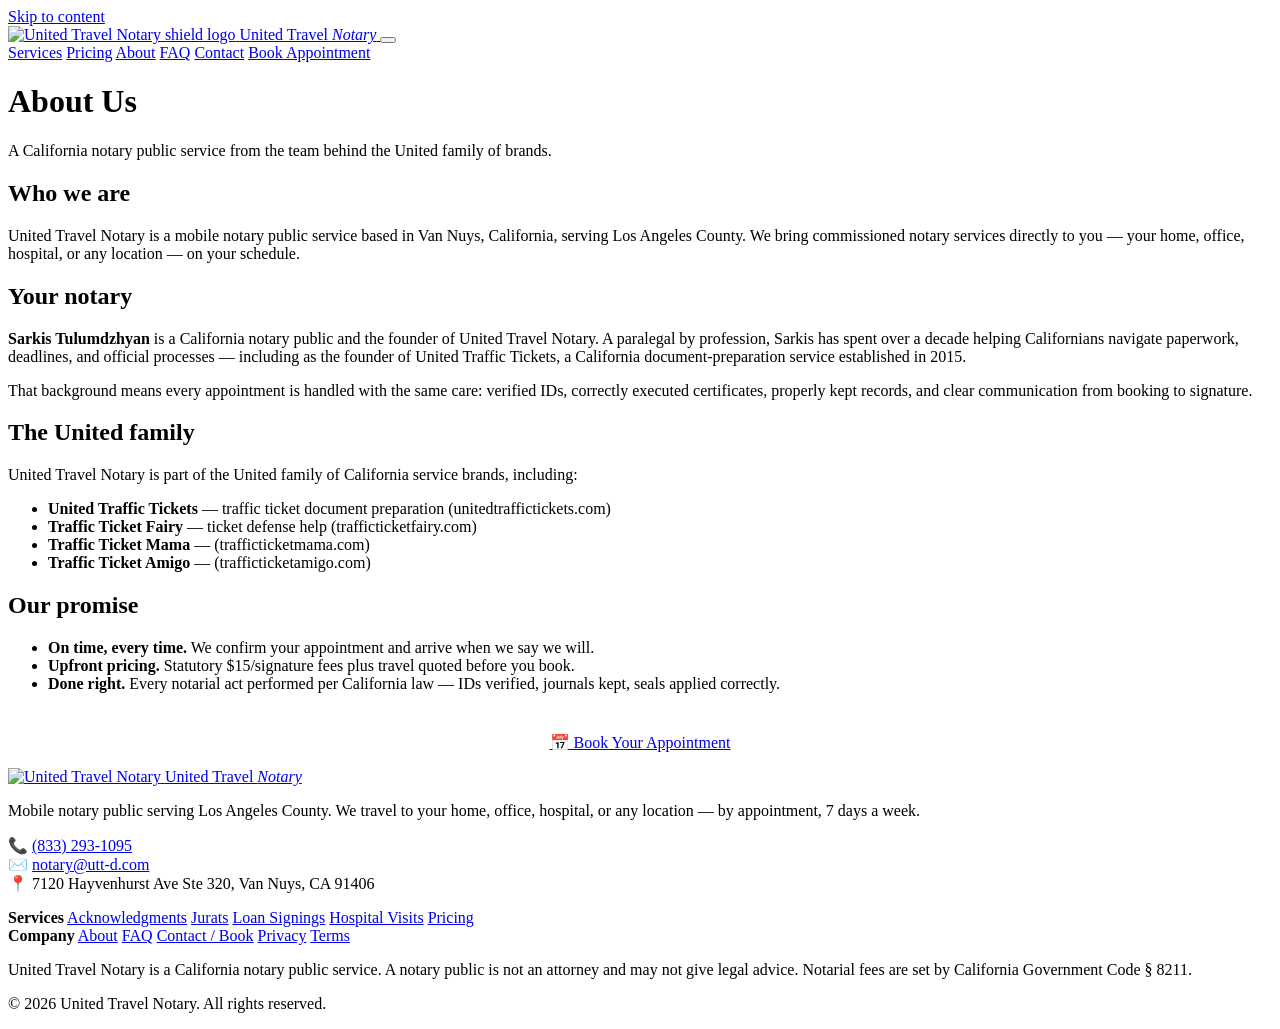
==== about.html @ 093974e5 "Add about.html" ====
<!DOCTYPE html>
<html lang="en">
<head>
<meta charset="UTF-8">
<meta name="viewport" content="width=device-width, initial-scale=1, viewport-fit=cover">
<meta name="theme-color" content="#0b1930">
<title>About — California Notary Public | United Travel Notary</title>
<meta name="description" content="United Travel Notary is a California mobile notary public service run by Sarkis Tulumdzhyan, part of the United family of trusted California service brands.">
<meta name="robots" content="index,follow">
<link rel="canonical" href="https://unitedtravelnotary.com/about.html">
<link rel="icon" href="https://unitedtraffictickets.com/assets/logo-defense.webp">
<link rel="preload" href="/style.css" as="style" onload="this.onload=null;this.rel='stylesheet'">
<noscript><link rel="stylesheet" href="/style.css"></noscript>
</head>
<body>
<a class="skip" href="#main">Skip to content</a>
<nav class="cine-nav" aria-label="Main navigation">
  <a href="/" class="cine-brand">
    <img src="https://unitedtraffictickets.com/assets/logo-defense.webp" alt="United Travel Notary shield logo" width="46" height="46">
    <span>United Travel <em>Notary</em></span>
  </a>
  <button class="nav-toggle" aria-label="Open menu" aria-expanded="false"><span></span><span></span><span></span></button>
  <div class="cine-links">
    <a href="/services.html">Services</a>
    <a href="/pricing.html">Pricing</a>
    <a href="/about.html">About</a>
    <a href="/faq.html">FAQ</a>
    <a href="/contact.html">Contact</a>
    <a href="/contact.html" class="cine-cta nav-cta-desktop">Book Appointment</a>
  </div>
</nav>

<header class="page-hero">
  <div class="wrap">
    <h1>About <span class="gold">Us</span></h1>
    <p>A California notary public service from the team behind the United family of brands.</p>
  </div>
</header>

<main id="main">
<section class="section">
  <div class="wrap narrow">
    <div class="prose">
      <h2>Who we are</h2>
      <p>United Travel Notary is a mobile notary public service based in Van Nuys, California, serving Los Angeles County. We bring commissioned notary services directly to you — your home, office, hospital, or any location — on your schedule.</p>
      <h2>Your notary</h2>
      <p><strong>Sarkis Tulumdzhyan</strong> is a California notary public and the founder of United Travel Notary. A paralegal by profession, Sarkis has spent over a decade helping Californians navigate paperwork, deadlines, and official processes — including as the founder of United Traffic Tickets, a California document-preparation service established in 2015.</p>
      <p>That background means every appointment is handled with the same care: verified IDs, correctly executed certificates, properly kept records, and clear communication from booking to signature.</p>
      <h2>The United family</h2>
      <p>United Travel Notary is part of the United family of California service brands, including:</p>
      <ul>
        <li><strong>United Traffic Tickets</strong> — traffic ticket document preparation (unitedtraffictickets.com)</li>
        <li><strong>Traffic Ticket Fairy</strong> — ticket defense help (trafficticketfairy.com)</li>
        <li><strong>Traffic Ticket Mama</strong> — (trafficticketmama.com)</li>
        <li><strong>Traffic Ticket Amigo</strong> — (trafficticketamigo.com)</li>
      </ul>
      <h2>Our promise</h2>
      <ul>
        <li><strong>On time, every time.</strong> We confirm your appointment and arrive when we say we will.</li>
        <li><strong>Upfront pricing.</strong> Statutory $15/signature fees plus travel quoted before you book.</li>
        <li><strong>Done right.</strong> Every notarial act performed per California law — IDs verified, journals kept, seals applied correctly.</li>
      </ul>
    </div>
    <p style="text-align:center;margin-top:40px">
      <a href="/contact.html" class="btn-cine-primary" style="font-size:1rem;padding:15px 32px">📅 Book Your Appointment</a>
    </p>
  </div>
</section>
</main>

<footer class="footer">
  <div class="wrap footer-grid">
    <div>
      <a href="/" class="footer-brand">
        <img src="https://unitedtraffictickets.com/assets/logo-defense.webp" alt="United Travel Notary" width="48" height="48">
        <span>United Travel <em>Notary</em></span>
      </a>
      <p>Mobile notary public serving Los Angeles County. We travel to your home, office, hospital, or any location — by appointment, 7 days a week.</p>
      <p>📞 <a href="tel:+18332931095">(833) 293-1095</a><br>✉️ <a href="mailto:notary@utt-d.com">notary@utt-d.com</a><br>📍 7120 Hayvenhurst Ave Ste 320, Van Nuys, CA 91406</p>
    </div>
    <div class="footer-col">
      <strong>Services</strong>
      <a href="/services.html">Acknowledgments</a>
      <a href="/services.html">Jurats</a>
      <a href="/services.html">Loan Signings</a>
      <a href="/services.html">Hospital Visits</a>
      <a href="/pricing.html">Pricing</a>
    </div>
    <div class="footer-col">
      <strong>Company</strong>
      <a href="/about.html">About</a>
      <a href="/faq.html">FAQ</a>
      <a href="/contact.html">Contact / Book</a>
      <a href="/privacy.html">Privacy</a>
      <a href="/terms.html">Terms</a>
    </div>
  </div>
  <div class="wrap">
    <p class="footer-legal">United Travel Notary is a California notary public service. A notary public is not an attorney and may not give legal advice. Notarial fees are set by California Government Code § 8211.</p>
    <p class="copy">© 2026 United Travel Notary. All rights reserved.</p>
  </div>
</footer>
<script>
(function(){var t=document.querySelector('.nav-toggle'),l=document.querySelector('.cine-links');if(t&&l)t.addEventListener('click',function(){l.classList.toggle('open')});})();
</script>
</body>
</html>
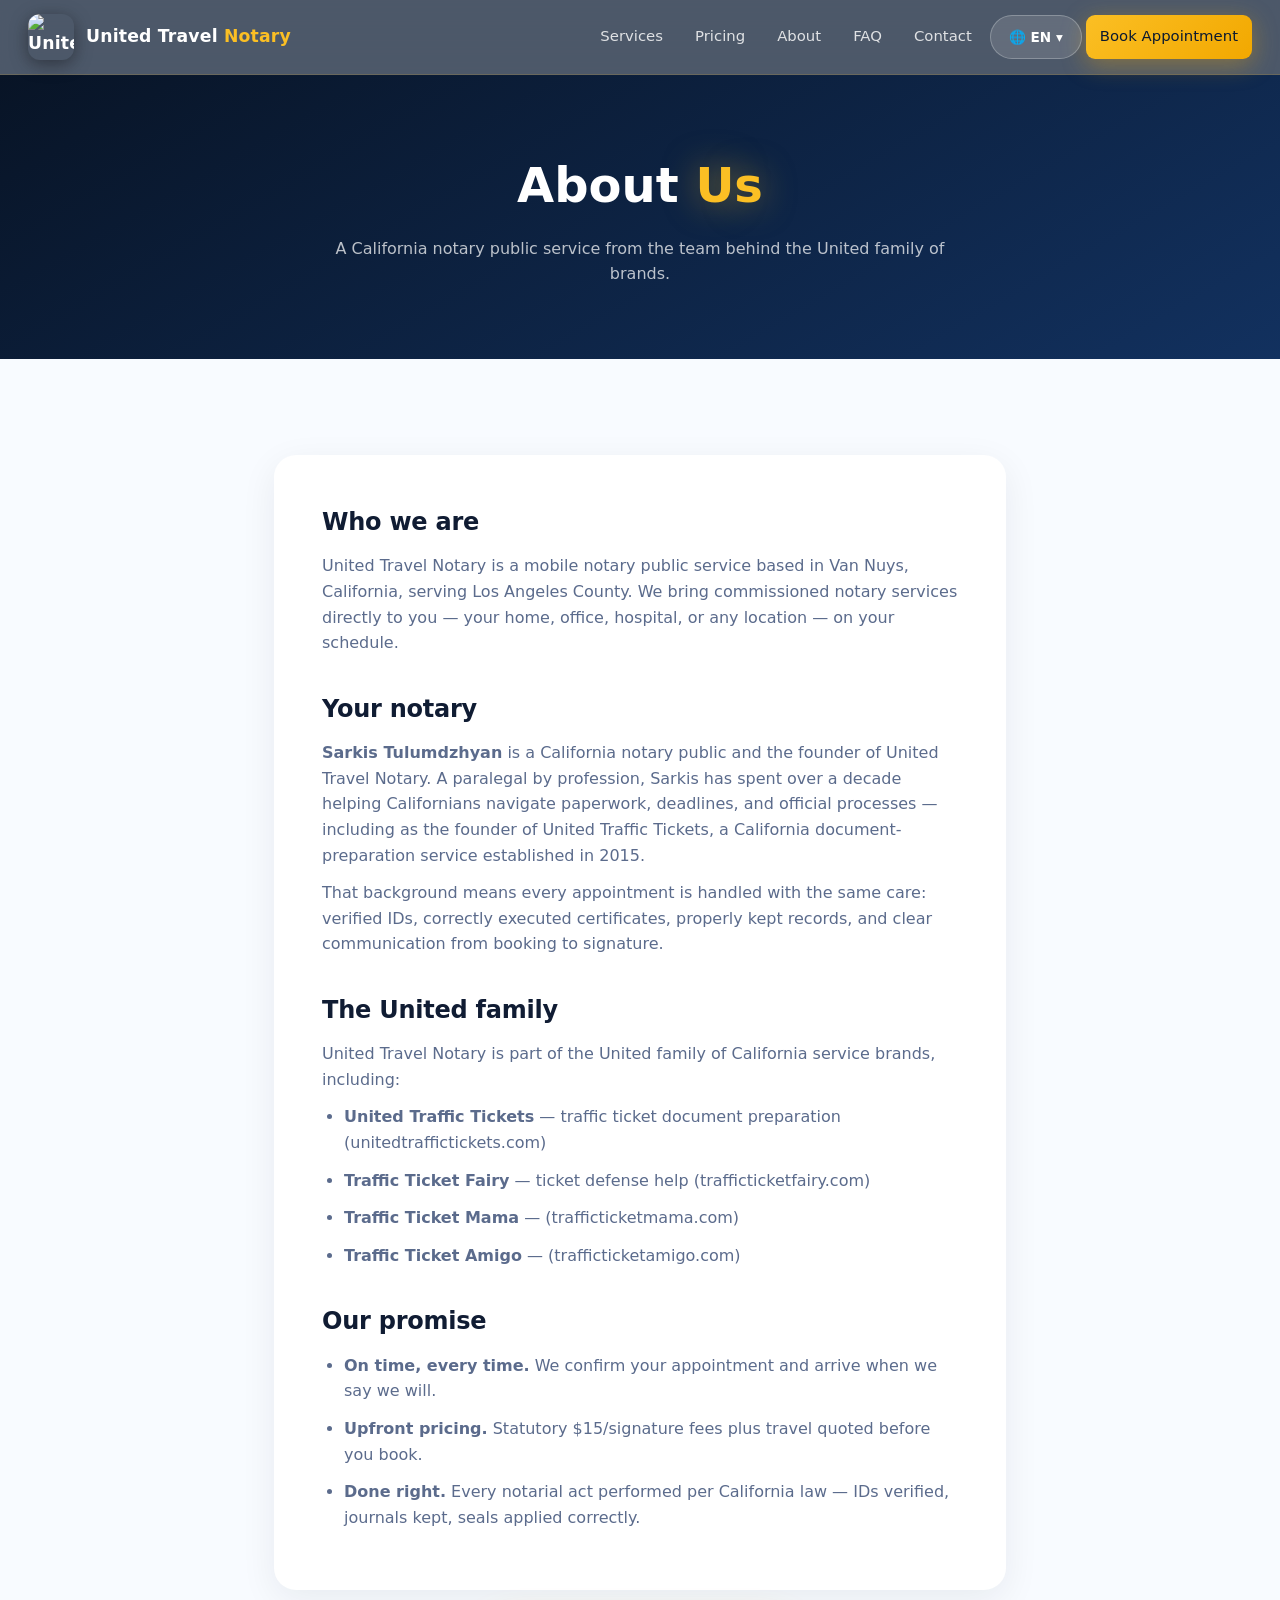
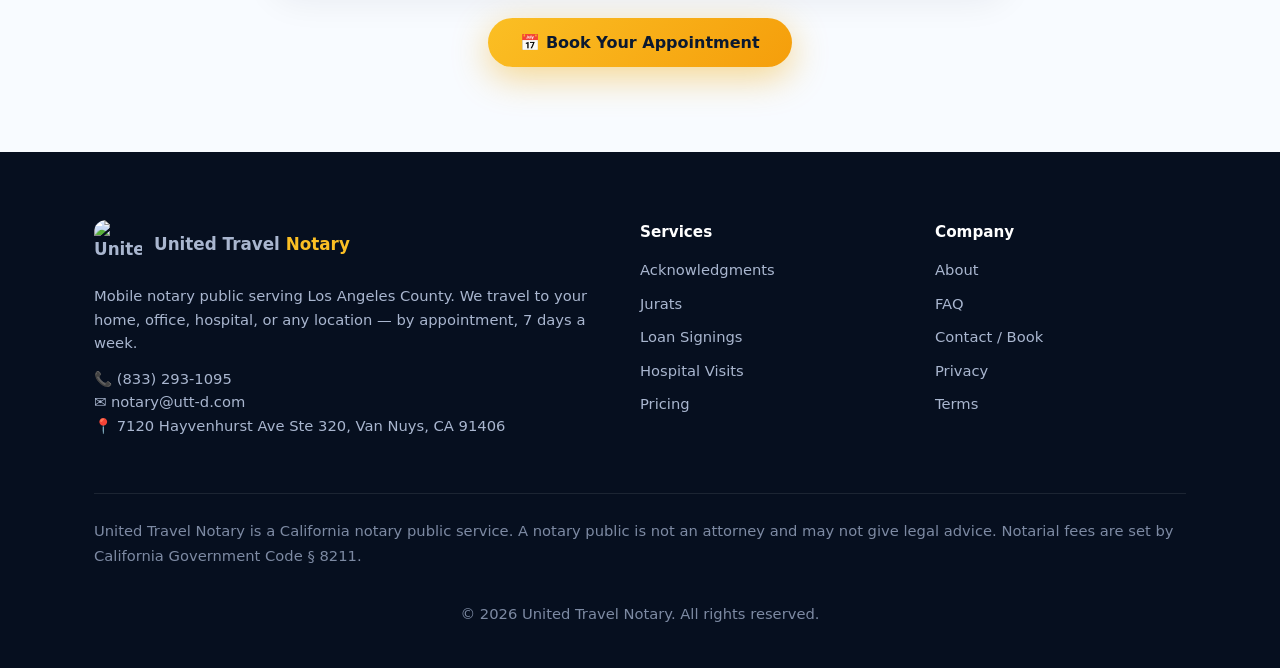
==== commit 8c473d1f: "Bulk site update (batch 1)" ====
--- a/about.html
+++ b/about.html
@@ -26,6 +26,20 @@
     <a href="/about.html">About</a>
     <a href="/faq.html">FAQ</a>
     <a href="/contact.html">Contact</a>
+        <div class="lang-dropdown">
+      <button class="lang-btn" aria-label="Select language" aria-haspopup="true" aria-expanded="false">🌐 EN ▾</button>
+      <div class="lang-menu" role="menu">
+        <a role="menuitem" href="/" aria-current="true">English</a>
+        <a role="menuitem" href="#" data-gt="es">Español</a>
+        <a role="menuitem" href="#" data-gt="zh-CN">中文</a>
+        <a role="menuitem" href="#" data-gt="vi">Tiếng Việt</a>
+        <a role="menuitem" href="#" data-gt="ko">한국어</a>
+        <a role="menuitem" href="#" data-gt="tl">Tagalog</a>
+        <a role="menuitem" href="#" data-gt="hy">Հայերեն</a>
+        <a role="menuitem" href="#" data-gt="fa">فارسی</a>
+        <a role="menuitem" href="#" data-gt="ar">العربية</a>
+      </div>
+    </div>
     <a href="/contact.html" class="cine-cta nav-cta-desktop">Book Appointment</a>
   </div>
 </nav>
@@ -38,9 +52,9 @@
 </header>
 
 <main id="main">
-<section class="section">
+<section class="section reveal">
   <div class="wrap narrow">
-    <div class="prose">
+    <div class="prose reveal">
       <h2>Who we are</h2>
       <p>United Travel Notary is a mobile notary public service based in Van Nuys, California, serving Los Angeles County. We bring commissioned notary services directly to you — your home, office, hospital, or any location — on your schedule.</p>
       <h2>Your notary</h2>
@@ -103,5 +117,39 @@
 <script>
 (function(){var t=document.querySelector('.nav-toggle'),l=document.querySelector('.cine-links');if(t&&l)t.addEventListener('click',function(){l.classList.toggle('open')});})();
 </script>
+<style>
+.lang-dropdown{position:relative;z-index:60}
+.lang-btn{background:rgba(255,255,255,.12);border:1px solid rgba(255,255,255,.25);color:#fff;font-size:.85rem;font-weight:600;padding:12px 18px;min-height:44px;border-radius:999px;cursor:pointer;white-space:nowrap;font-family:inherit}
+.lang-btn:hover{background:rgba(255,255,255,.22)}
+.lang-menu{display:none;position:absolute;top:calc(100% + 8px);right:0;background:#0b1930;border:1px solid rgba(255,255,255,.15);border-radius:12px;min-width:170px;box-shadow:0 12px 40px rgba(0,0,0,.45);overflow:hidden;z-index:61}
+.lang-menu.open{display:block}
+.lang-menu a{display:block;color:#f0eaf8;text-decoration:none;padding:10px 18px;font-size:.9rem}
+.lang-menu a:hover{background:rgba(255,255,255,.08);color:#fbbf24}
+.lang-menu a[aria-current="true"]{color:#fbbf24;font-weight:700}
+[dir="rtl"] .lang-menu{left:0;right:auto}
+@media(max-width:760px){.lang-btn{padding:7px 12px;font-size:.8rem}.lang-menu{min-width:150px}}
+
+/* Swoosh underline on nav links (bulk pass) */
+.cine-links a{position:relative}
+.cine-links a::after{content:"";position:absolute;left:0;bottom:-4px;height:2px;width:100%;background:linear-gradient(90deg,#f59e0b,transparent);transform:scaleX(0);transform-origin:left;transition:transform .3s ease}
+.cine-links a:hover::after{transform:scaleX(1)}
+@media(prefers-reduced-motion:reduce){.cine-links a::after{display:none}}
+@media(max-width:900px){.cine-links a::after{display:none}}
+
+@media(max-width:560px){
+.cine-title{font-size:clamp(2.2rem,11vw,3rem)!important;line-height:1.08}
+.cine-sub{font-size:1.05rem!important}
+.cine-actions{flex-direction:column;align-items:stretch}
+.cine-actions a{width:100%;text-align:center;box-sizing:border-box}
+.cine-titles{padding:32px 20px}
+}
+</style>
+<script>
+(function(){var b=document.querySelector('.lang-btn'),m=document.querySelector('.lang-menu');if(!b||!m)return;b.addEventListener('click',function(e){e.stopPropagation();var o=m.classList.toggle('open');b.setAttribute('aria-expanded',o?'true':'false')});document.addEventListener('click',function(){m.classList.remove('open');b.setAttribute('aria-expanded','false')});document.addEventListener('keydown',function(e){if(e.key==='Escape'){m.classList.remove('open');b.setAttribute('aria-expanded','false')}});m.querySelectorAll('a[data-gt]').forEach(function(a){a.addEventListener('click',function(e){e.preventDefault();var tl=a.getAttribute('data-gt');window.location.href='https://translate.google.com/translate?sl=en&tl='+tl+'&u='+encodeURIComponent(window.location.href)})})})();
+</script>
+<script>
+/* Scroll reveal */
+(function(){var r=document.querySelectorAll('.reveal');if(!r.length)return;if('IntersectionObserver' in window){var io=new IntersectionObserver(function(e){e.forEach(function(x){if(x.isIntersecting){x.target.classList.add('visible');io.unobserve(x.target)}})},{threshold:.12});r.forEach(function(el){io.observe(el)})}else{r.forEach(function(el){el.classList.add('visible')})}})();
+</script>
 </body>
 </html>
--- a/style.css
+++ b/style.css
@@ -0,0 +1,183 @@
+/* United Travel Notary — worldclass futuristic theme */
+:root{
+  --navy:#0b1930; --navy2:#10254a; --navy3:#0e1f3d;
+  --gold:#f2a800; --gold-l:#fbbf24; --gold-d:#c78a00;
+  --white:#ffffff; --cloud:#f4f7ff; --ink:#101c33;
+  --muted:#5b6b8c; --line:#e2e8f4;
+  --max:1140px;
+}
+*{box-sizing:border-box;margin:0;padding:0}
+html{scroll-behavior:smooth}
+body{font-family:Inter,system-ui,-apple-system,'Segoe UI',Helvetica,Arial,sans-serif;color:var(--ink);background:#f8fbff;line-height:1.6;overflow-x:hidden}
+img{max-width:100%;height:auto}
+a{color:inherit}
+.wrap{max-width:var(--max);margin:0 auto;padding:0 24px}
+.wrap.narrow{max-width:780px}
+.gold{color:var(--gold-l)}
+.skip{position:fixed;left:16px;top:-90px;z-index:10000;background:#fff;color:var(--navy);font-weight:800;padding:12px 18px;border-radius:10px}
+.skip:focus{top:16px}
+
+/* ---------- NAV ---------- */
+.cine-nav{position:sticky;top:0;z-index:50;display:flex;align-items:center;justify-content:space-between;gap:16px;padding:14px 28px;background:rgba(11,25,48,.72);backdrop-filter:blur(18px);-webkit-backdrop-filter:blur(18px);border-bottom:1px solid rgba(251,191,36,.16)}
+.cine-brand{display:flex;align-items:center;gap:12px;color:#fff;text-decoration:none;font-weight:800;font-size:1.08rem;letter-spacing:.01em}
+.cine-brand em{font-style:normal;color:var(--gold-l)}
+.cine-brand img{width:46px;height:46px;border-radius:12px;object-fit:cover;box-shadow:0 4px 18px rgba(0,0,0,.4)}
+.cine-links{display:flex;gap:4px;align-items:center}
+.cine-links a{color:rgba(255,255,255,.82);text-decoration:none;font-size:.93rem;font-weight:500;padding:10px 14px;border-radius:9px}
+.cine-links a:hover{color:var(--gold-l);background:rgba(255,255,255,.06)}
+.cine-cta{background:linear-gradient(135deg,var(--gold-l),var(--gold));color:#0b1930!important;font-weight:800;padding:11px 22px;border-radius:999px;text-decoration:none;box-shadow:0 6px 24px rgba(242,168,0,.35);white-space:nowrap}
+.cine-cta:hover{transform:translateY(-1px)}
+.nav-toggle{display:none;background:none;border:1px solid rgba(255,255,255,.25);border-radius:10px;padding:10px 12px;cursor:pointer}
+.nav-toggle span{display:block;width:22px;height:2px;background:#fff;margin:5px 0;border-radius:2px}
+
+/* ---------- HERO ---------- */
+.cine-hero{position:relative;min-height:92vh;min-height:92svh;display:flex;flex-direction:column;overflow:hidden;background:var(--navy)}
+.cine-bg{position:absolute;inset:0;background:url(/assets/notary-hero.webp) center/cover no-repeat;animation:kenburns 26s ease-in-out infinite alternate}
+@keyframes kenburns{from{transform:scale(1)}to{transform:scale(1.12)}}
+.cine-overlay{position:absolute;inset:0;background:linear-gradient(180deg,rgba(6,14,30,.62) 0%,rgba(6,14,30,.34) 42%,rgba(6,14,30,.86) 100%)}
+.cine-grid-bg{position:absolute;inset:0;pointer-events:none;opacity:.5;background-image:linear-gradient(rgba(251,191,36,.05) 1px,transparent 1px),linear-gradient(90deg,rgba(251,191,36,.05) 1px,transparent 1px);background-size:56px 56px;mask-image:radial-gradient(ellipse 80% 70% at 50% 40%,#000 30%,transparent 75%)}
+.cine-titles{position:relative;z-index:2;flex:1;display:flex;flex-direction:column;justify-content:center;align-items:center;text-align:center;padding:72px 24px 48px;animation:fadeUp 1.1s ease-out}
+@keyframes fadeUp{from{opacity:0;transform:translateY(28px)}to{opacity:1;transform:none}}
+.cine-eyebrow{display:inline-flex;align-items:center;gap:8px;color:var(--gold-l);font-size:.82rem;font-weight:800;letter-spacing:.22em;text-transform:uppercase;margin-bottom:20px;padding:9px 20px;border:1px solid rgba(251,191,36,.4);border-radius:999px;background:rgba(11,25,48,.5);backdrop-filter:blur(8px)}
+.cine-eyebrow .dot{width:8px;height:8px;border-radius:50%;background:#3df08a;box-shadow:0 0 12px #3df08a;animation:blink 2s infinite}
+@keyframes blink{50%{opacity:.4}}
+.cine-title{color:#fff;font-size:clamp(2.6rem,7vw,4.8rem);font-weight:900;line-height:1.04;letter-spacing:-.02em;margin-bottom:22px;text-shadow:0 6px 44px rgba(0,0,0,.6)}
+.cine-title .gold{text-shadow:0 0 46px rgba(251,191,36,.55)}
+.cine-sub{color:rgba(255,255,255,.84);font-size:clamp(1rem,2.2vw,1.22rem);max-width:660px;margin-bottom:34px;line-height:1.65}
+.cine-actions{display:flex;gap:14px;flex-wrap:wrap;justify-content:center;margin-bottom:26px}
+.btn-cine-primary{background:linear-gradient(135deg,var(--gold-l),#f59e0b);color:#0b1930;font-weight:800;font-size:1.05rem;padding:16px 34px;border-radius:999px;text-decoration:none;box-shadow:0 10px 36px rgba(242,168,0,.45);transition:transform .2s}
+.btn-cine-primary:hover{transform:translateY(-2px)}
+.btn-cine-ghost{border:2px solid rgba(255,255,255,.5);color:#fff;font-weight:700;font-size:1.05rem;padding:14px 32px;border-radius:999px;text-decoration:none;backdrop-filter:blur(6px)}
+.btn-cine-ghost:hover{background:rgba(255,255,255,.12)}
+.cine-trust{color:rgba(255,255,255,.62);font-size:.92rem;display:flex;gap:18px;flex-wrap:wrap;justify-content:center}
+.cine-trust strong{color:#fff}
+.cine-scroll{position:relative;z-index:2;text-align:center;color:#fff;font-size:1.8rem;text-decoration:none;padding-bottom:22px;animation:bounce 2.2s infinite}
+@keyframes bounce{0%,100%{transform:translateY(0)}50%{transform:translateY(8px)}}
+
+/* ---------- SECTIONS ---------- */
+.section{padding:96px 0}
+.section.alt{background:var(--cloud)}
+.section.dark{background:linear-gradient(160deg,#081426 0%,#0e2547 60%,#081426 100%);color:#fff;position:relative;overflow:hidden}
+.eyebrow{color:var(--gold-d);font-weight:800;letter-spacing:.2em;text-transform:uppercase;font-size:.8rem;margin-bottom:14px;text-align:center}
+.section.dark .eyebrow{color:var(--gold-l)}
+.section h2{font-size:clamp(1.9rem,4vw,2.7rem);font-weight:800;margin-bottom:16px;text-align:center;letter-spacing:-.01em}
+.section.dark h2{color:#fff}
+.section .lede{text-align:center;color:var(--muted);max-width:680px;margin:0 auto 52px;font-size:1.08rem}
+.section.dark .lede{color:rgba(255,255,255,.72)}
+
+/* steps */
+.steps{display:grid;grid-template-columns:repeat(auto-fit,minmax(250px,1fr));gap:24px}
+.step{background:#fff;border-radius:22px;padding:38px 30px;box-shadow:0 10px 36px rgba(11,25,48,.08);position:relative;overflow:hidden;transition:transform .25s,box-shadow .25s}
+.step::before{content:"";position:absolute;top:0;left:0;right:0;height:5px;background:linear-gradient(90deg,var(--gold-l),var(--gold-d))}
+.step:hover{transform:translateY(-5px);box-shadow:0 18px 54px rgba(242,168,0,.16)}
+.step-n{width:52px;height:52px;border-radius:16px;background:linear-gradient(135deg,var(--navy2),var(--navy));color:var(--gold-l);font-weight:900;font-size:1.4rem;display:flex;align-items:center;justify-content:center;margin-bottom:20px;box-shadow:0 8px 22px rgba(11,25,48,.25)}
+.step h3{margin-bottom:10px;font-size:1.18rem}
+.step p{color:var(--muted);font-size:.98rem}
+
+/* services grid */
+.svc-grid{display:grid;grid-template-columns:repeat(auto-fit,minmax(300px,1fr));gap:22px}
+.svc-card{background:rgba(255,255,255,.06);border:1px solid rgba(255,255,255,.14);border-radius:20px;padding:34px 30px;backdrop-filter:blur(14px);-webkit-backdrop-filter:blur(14px);transition:transform .25s,border-color .25s;color:#fff}
+.svc-card:hover{transform:translateY(-5px);border-color:rgba(251,191,36,.5)}
+.svc-icon{font-size:2rem;margin-bottom:14px;display:block}
+.svc-card h3{font-size:1.15rem;margin-bottom:10px;color:var(--gold-l)}
+.svc-card p{color:rgba(255,255,255,.72);font-size:.95rem}
+
+/* pricing */
+.price-grid{display:grid;grid-template-columns:repeat(auto-fit,minmax(280px,1fr));gap:24px;margin-bottom:28px}
+.price-card{background:#fff;border-radius:24px;padding:44px 36px;text-align:center;box-shadow:0 10px 36px rgba(11,25,48,.08);position:relative}
+.price-card.hot{border:2px solid var(--gold);transform:scale(1.03)}
+.hot-tag{position:absolute;top:-14px;left:50%;transform:translateX(-50%);background:linear-gradient(135deg,var(--gold-l),var(--gold));color:#0b1930;font-weight:800;font-size:.78rem;letter-spacing:.06em;padding:6px 18px;border-radius:999px;white-space:nowrap}
+.price-card h3{font-size:1.05rem;color:var(--muted);margin-bottom:10px;font-weight:700}
+.price{font-size:3rem;font-weight:900;color:var(--navy);margin-bottom:6px}
+.price small{font-size:1rem;font-weight:600;color:var(--muted)}
+.price-card p.desc{color:var(--muted);margin-bottom:26px;font-size:.96rem}
+.btn-price{display:inline-block;background:var(--navy);color:#fff;font-weight:700;padding:13px 32px;border-radius:999px;text-decoration:none}
+.btn-price:hover{background:var(--navy2)}
+.fine{text-align:center;color:var(--muted);font-size:.88rem;max-width:720px;margin:0 auto}
+.fee-table{width:100%;border-collapse:collapse;background:#fff;border-radius:18px;overflow:hidden;box-shadow:0 10px 36px rgba(11,25,48,.08);margin-bottom:28px}
+.fee-table th{background:var(--navy);color:#fff;text-align:left;padding:16px 22px;font-size:.9rem;letter-spacing:.04em}
+.fee-table td{padding:16px 22px;border-top:1px solid var(--line);font-size:.96rem}
+.fee-table tr td:first-child{font-weight:700}
+.fee-table .amt{color:var(--gold-d);font-weight:800;white-space:nowrap}
+
+/* area chips */
+.area-chips{display:flex;flex-wrap:wrap;gap:10px;justify-content:center;margin-top:8px}
+.area-chips span{background:#fff;border:1px solid var(--line);padding:9px 18px;border-radius:999px;font-size:.9rem;font-weight:600;color:var(--navy2);box-shadow:0 3px 10px rgba(11,25,48,.05)}
+
+/* faq */
+.faq details{background:#fff;border-radius:16px;margin-bottom:12px;box-shadow:0 4px 16px rgba(11,25,48,.06);border:1px solid var(--line)}
+.faq summary{padding:20px 26px;font-weight:700;cursor:pointer;list-style:none;display:flex;justify-content:space-between;align-items:center;gap:12px}
+.faq summary::-webkit-details-marker{display:none}
+.faq summary::after{content:"+";color:var(--gold-d);font-size:1.5rem;font-weight:800;flex-shrink:0}
+.faq details[open] summary::after{content:"−"}
+.faq details p{padding:0 26px 22px;color:var(--muted)}
+
+/* reviews placeholder */
+.reviews-empty{background:#fff;border:2px dashed var(--line);border-radius:22px;padding:56px 32px;text-align:center;color:var(--muted)}
+.reviews-empty .stars{font-size:1.6rem;color:var(--gold);letter-spacing:4px;margin-bottom:12px}
+
+/* final cta */
+.final{background:linear-gradient(135deg,#081426,#12315f 60%,#081426);color:#fff;text-align:center;padding:104px 0;position:relative;overflow:hidden}
+.final h2{font-size:clamp(2rem,5vw,3.2rem);font-weight:900;margin-bottom:14px}
+.final p{color:rgba(255,255,255,.72);font-size:1.12rem;margin-bottom:34px}
+
+/* footer */
+.footer{background:#060f1f;color:#a9b6cf;padding:68px 0 30px}
+.footer-grid{display:grid;grid-template-columns:2fr 1fr 1fr;gap:44px;margin-bottom:44px}
+.footer-brand{display:flex;align-items:center;gap:12px;color:#fff;font-weight:800;font-size:1.05rem;margin-bottom:16px;text-decoration:none}
+.footer-brand img{width:48px;height:48px;border-radius:12px}
+.footer-brand em{font-style:normal;color:var(--gold-l)}
+.footer p{font-size:.92rem;margin-bottom:12px}
+.footer a{color:#a9b6cf;text-decoration:none}
+.footer a:hover{color:var(--gold-l)}
+.footer strong{display:block;color:#fff;margin-bottom:14px;font-size:.95rem}
+.footer-col a{display:block;margin-bottom:10px;font-size:.92rem}
+.footer-legal{border-top:1px solid rgba(255,255,255,.09);padding-top:24px;font-size:.82rem;color:#7d8aa3;line-height:1.7}
+.footer-legal a{color:#a9b6cf;text-decoration:underline}
+.copy{text-align:center;padding-top:22px;font-size:.85rem;color:#7d8aa3}
+
+/* forms */
+.book-form{background:#fff;border-radius:24px;padding:44px 40px;box-shadow:0 14px 48px rgba(11,25,48,.1);max-width:720px;margin:0 auto}
+.form-row{display:grid;grid-template-columns:1fr 1fr;gap:18px}
+.form-group{margin-bottom:18px}
+.form-group label{display:block;font-weight:700;font-size:.88rem;margin-bottom:7px;color:var(--navy)}
+.form-group input,.form-group select,.form-group textarea{width:100%;padding:13px 16px;border:1.5px solid var(--line);border-radius:12px;font-size:1rem;font-family:inherit;background:#fbfcff;color:var(--ink)}
+.form-group input:focus,.form-group select:focus,.form-group textarea:focus{outline:none;border-color:var(--gold);box-shadow:0 0 0 3px rgba(242,168,0,.18)}
+.form-group textarea{min-height:110px;resize:vertical}
+.btn-submit{width:100%;background:linear-gradient(135deg,var(--gold-l),var(--gold));color:#0b1930;font-weight:800;font-size:1.08rem;padding:16px;border:none;border-radius:14px;cursor:pointer;box-shadow:0 10px 30px rgba(242,168,0,.35)}
+.btn-submit:hover{transform:translateY(-1px)}
+.contact-cards{display:grid;grid-template-columns:repeat(auto-fit,minmax(260px,1fr));gap:20px;margin-bottom:48px}
+.contact-card{background:var(--navy);color:#fff;border-radius:20px;padding:32px 28px;text-align:center}
+.contact-card .ci{font-size:2rem;margin-bottom:10px;display:block}
+.contact-card h3{color:var(--gold-l);margin-bottom:8px}
+.contact-card a{color:#fff;font-weight:700;text-decoration:none;font-size:1.1rem}
+.contact-card p{color:rgba(255,255,255,.65);font-size:.9rem}
+
+/* prose pages */
+.prose{background:#fff;border-radius:22px;padding:48px;box-shadow:0 10px 36px rgba(11,25,48,.07)}
+.prose h2{font-size:1.5rem;margin:34px 0 12px;text-align:left}
+.prose h2:first-child{margin-top:0}
+.prose p,.prose li{color:var(--muted);margin-bottom:12px}
+.prose ul{padding-left:22px}
+.page-hero{background:linear-gradient(150deg,#081426,#12315f);color:#fff;padding:72px 0;text-align:center}
+.page-hero h1{font-size:clamp(2rem,5vw,3rem);font-weight:900;margin-bottom:12px}
+.page-hero h1 .gold{text-shadow:0 0 34px rgba(251,191,36,.5)}
+.page-hero p{color:rgba(255,255,255,.72);max-width:620px;margin:0 auto}
+
+/* reveal */
+.reveal{opacity:0;transform:translateY(34px);transition:opacity .7s ease,transform .7s ease}
+.reveal.visible{opacity:1;transform:none}
+@media(prefers-reduced-motion:reduce){.reveal{opacity:1;transform:none}.cine-bg{animation:none}}
+
+@media(max-width:900px){
+  .cine-links{display:none;position:absolute;top:100%;left:0;right:0;background:rgba(8,20,38,.97);flex-direction:column;align-items:stretch;padding:12px 20px 20px;gap:2px}
+  .cine-links.open{display:flex}
+  .nav-toggle{display:block}
+  .cine-nav{padding:12px 18px}
+  .nav-cta-desktop{display:none}
+  .footer-grid{grid-template-columns:1fr}
+  .form-row{grid-template-columns:1fr}
+  .section{padding:68px 0}
+  .prose{padding:32px 22px}
+  .book-form{padding:32px 22px}
+}
--- a/style.css
+++ b/style.css
@@ -0,0 +1,183 @@
+/* United Travel Notary — worldclass futuristic theme */
+:root{
+  --navy:#0b1930; --navy2:#10254a; --navy3:#0e1f3d;
+  --gold:#f2a800; --gold-l:#fbbf24; --gold-d:#c78a00;
+  --white:#ffffff; --cloud:#f4f7ff; --ink:#101c33;
+  --muted:#5b6b8c; --line:#e2e8f4;
+  --max:1140px;
+}
+*{box-sizing:border-box;margin:0;padding:0}
+html{scroll-behavior:smooth}
+body{font-family:Inter,system-ui,-apple-system,'Segoe UI',Helvetica,Arial,sans-serif;color:var(--ink);background:#f8fbff;line-height:1.6;overflow-x:hidden}
+img{max-width:100%;height:auto}
+a{color:inherit}
+.wrap{max-width:var(--max);margin:0 auto;padding:0 24px}
+.wrap.narrow{max-width:780px}
+.gold{color:var(--gold-l)}
+.skip{position:fixed;left:16px;top:-90px;z-index:10000;background:#fff;color:var(--navy);font-weight:800;padding:12px 18px;border-radius:10px}
+.skip:focus{top:16px}
+
+/* ---------- NAV ---------- */
+.cine-nav{position:sticky;top:0;z-index:50;display:flex;align-items:center;justify-content:space-between;gap:16px;padding:14px 28px;background:rgba(11,25,48,.72);backdrop-filter:blur(18px);-webkit-backdrop-filter:blur(18px);border-bottom:1px solid rgba(251,191,36,.16)}
+.cine-brand{display:flex;align-items:center;gap:12px;color:#fff;text-decoration:none;font-weight:800;font-size:1.08rem;letter-spacing:.01em}
+.cine-brand em{font-style:normal;color:var(--gold-l)}
+.cine-brand img{width:46px;height:46px;border-radius:12px;object-fit:cover;box-shadow:0 4px 18px rgba(0,0,0,.4)}
+.cine-links{display:flex;gap:4px;align-items:center}
+.cine-links a{color:rgba(255,255,255,.82);text-decoration:none;font-size:.93rem;font-weight:500;padding:10px 14px;border-radius:9px}
+.cine-links a:hover{color:var(--gold-l);background:rgba(255,255,255,.06)}
+.cine-cta{background:linear-gradient(135deg,var(--gold-l),var(--gold));color:#0b1930!important;font-weight:800;padding:11px 22px;border-radius:999px;text-decoration:none;box-shadow:0 6px 24px rgba(242,168,0,.35);white-space:nowrap}
+.cine-cta:hover{transform:translateY(-1px)}
+.nav-toggle{display:none;background:none;border:1px solid rgba(255,255,255,.25);border-radius:10px;padding:10px 12px;cursor:pointer}
+.nav-toggle span{display:block;width:22px;height:2px;background:#fff;margin:5px 0;border-radius:2px}
+
+/* ---------- HERO ---------- */
+.cine-hero{position:relative;min-height:92vh;min-height:92svh;display:flex;flex-direction:column;overflow:hidden;background:var(--navy)}
+.cine-bg{position:absolute;inset:0;background:url(/assets/notary-hero.webp) center/cover no-repeat;animation:kenburns 26s ease-in-out infinite alternate}
+@keyframes kenburns{from{transform:scale(1)}to{transform:scale(1.12)}}
+.cine-overlay{position:absolute;inset:0;background:linear-gradient(180deg,rgba(6,14,30,.62) 0%,rgba(6,14,30,.34) 42%,rgba(6,14,30,.86) 100%)}
+.cine-grid-bg{position:absolute;inset:0;pointer-events:none;opacity:.5;background-image:linear-gradient(rgba(251,191,36,.05) 1px,transparent 1px),linear-gradient(90deg,rgba(251,191,36,.05) 1px,transparent 1px);background-size:56px 56px;mask-image:radial-gradient(ellipse 80% 70% at 50% 40%,#000 30%,transparent 75%)}
+.cine-titles{position:relative;z-index:2;flex:1;display:flex;flex-direction:column;justify-content:center;align-items:center;text-align:center;padding:72px 24px 48px;animation:fadeUp 1.1s ease-out}
+@keyframes fadeUp{from{opacity:0;transform:translateY(28px)}to{opacity:1;transform:none}}
+.cine-eyebrow{display:inline-flex;align-items:center;gap:8px;color:var(--gold-l);font-size:.82rem;font-weight:800;letter-spacing:.22em;text-transform:uppercase;margin-bottom:20px;padding:9px 20px;border:1px solid rgba(251,191,36,.4);border-radius:999px;background:rgba(11,25,48,.5);backdrop-filter:blur(8px)}
+.cine-eyebrow .dot{width:8px;height:8px;border-radius:50%;background:#3df08a;box-shadow:0 0 12px #3df08a;animation:blink 2s infinite}
+@keyframes blink{50%{opacity:.4}}
+.cine-title{color:#fff;font-size:clamp(2.6rem,7vw,4.8rem);font-weight:900;line-height:1.04;letter-spacing:-.02em;margin-bottom:22px;text-shadow:0 6px 44px rgba(0,0,0,.6)}
+.cine-title .gold{text-shadow:0 0 46px rgba(251,191,36,.55)}
+.cine-sub{color:rgba(255,255,255,.84);font-size:clamp(1rem,2.2vw,1.22rem);max-width:660px;margin-bottom:34px;line-height:1.65}
+.cine-actions{display:flex;gap:14px;flex-wrap:wrap;justify-content:center;margin-bottom:26px}
+.btn-cine-primary{background:linear-gradient(135deg,var(--gold-l),#f59e0b);color:#0b1930;font-weight:800;font-size:1.05rem;padding:16px 34px;border-radius:999px;text-decoration:none;box-shadow:0 10px 36px rgba(242,168,0,.45);transition:transform .2s}
+.btn-cine-primary:hover{transform:translateY(-2px)}
+.btn-cine-ghost{border:2px solid rgba(255,255,255,.5);color:#fff;font-weight:700;font-size:1.05rem;padding:14px 32px;border-radius:999px;text-decoration:none;backdrop-filter:blur(6px)}
+.btn-cine-ghost:hover{background:rgba(255,255,255,.12)}
+.cine-trust{color:rgba(255,255,255,.62);font-size:.92rem;display:flex;gap:18px;flex-wrap:wrap;justify-content:center}
+.cine-trust strong{color:#fff}
+.cine-scroll{position:relative;z-index:2;text-align:center;color:#fff;font-size:1.8rem;text-decoration:none;padding-bottom:22px;animation:bounce 2.2s infinite}
+@keyframes bounce{0%,100%{transform:translateY(0)}50%{transform:translateY(8px)}}
+
+/* ---------- SECTIONS ---------- */
+.section{padding:96px 0}
+.section.alt{background:var(--cloud)}
+.section.dark{background:linear-gradient(160deg,#081426 0%,#0e2547 60%,#081426 100%);color:#fff;position:relative;overflow:hidden}
+.eyebrow{color:var(--gold-d);font-weight:800;letter-spacing:.2em;text-transform:uppercase;font-size:.8rem;margin-bottom:14px;text-align:center}
+.section.dark .eyebrow{color:var(--gold-l)}
+.section h2{font-size:clamp(1.9rem,4vw,2.7rem);font-weight:800;margin-bottom:16px;text-align:center;letter-spacing:-.01em}
+.section.dark h2{color:#fff}
+.section .lede{text-align:center;color:var(--muted);max-width:680px;margin:0 auto 52px;font-size:1.08rem}
+.section.dark .lede{color:rgba(255,255,255,.72)}
+
+/* steps */
+.steps{display:grid;grid-template-columns:repeat(auto-fit,minmax(250px,1fr));gap:24px}
+.step{background:#fff;border-radius:22px;padding:38px 30px;box-shadow:0 10px 36px rgba(11,25,48,.08);position:relative;overflow:hidden;transition:transform .25s,box-shadow .25s}
+.step::before{content:"";position:absolute;top:0;left:0;right:0;height:5px;background:linear-gradient(90deg,var(--gold-l),var(--gold-d))}
+.step:hover{transform:translateY(-5px);box-shadow:0 18px 54px rgba(242,168,0,.16)}
+.step-n{width:52px;height:52px;border-radius:16px;background:linear-gradient(135deg,var(--navy2),var(--navy));color:var(--gold-l);font-weight:900;font-size:1.4rem;display:flex;align-items:center;justify-content:center;margin-bottom:20px;box-shadow:0 8px 22px rgba(11,25,48,.25)}
+.step h3{margin-bottom:10px;font-size:1.18rem}
+.step p{color:var(--muted);font-size:.98rem}
+
+/* services grid */
+.svc-grid{display:grid;grid-template-columns:repeat(auto-fit,minmax(300px,1fr));gap:22px}
+.svc-card{background:rgba(255,255,255,.06);border:1px solid rgba(255,255,255,.14);border-radius:20px;padding:34px 30px;backdrop-filter:blur(14px);-webkit-backdrop-filter:blur(14px);transition:transform .25s,border-color .25s;color:#fff}
+.svc-card:hover{transform:translateY(-5px);border-color:rgba(251,191,36,.5)}
+.svc-icon{font-size:2rem;margin-bottom:14px;display:block}
+.svc-card h3{font-size:1.15rem;margin-bottom:10px;color:var(--gold-l)}
+.svc-card p{color:rgba(255,255,255,.72);font-size:.95rem}
+
+/* pricing */
+.price-grid{display:grid;grid-template-columns:repeat(auto-fit,minmax(280px,1fr));gap:24px;margin-bottom:28px}
+.price-card{background:#fff;border-radius:24px;padding:44px 36px;text-align:center;box-shadow:0 10px 36px rgba(11,25,48,.08);position:relative}
+.price-card.hot{border:2px solid var(--gold);transform:scale(1.03)}
+.hot-tag{position:absolute;top:-14px;left:50%;transform:translateX(-50%);background:linear-gradient(135deg,var(--gold-l),var(--gold));color:#0b1930;font-weight:800;font-size:.78rem;letter-spacing:.06em;padding:6px 18px;border-radius:999px;white-space:nowrap}
+.price-card h3{font-size:1.05rem;color:var(--muted);margin-bottom:10px;font-weight:700}
+.price{font-size:3rem;font-weight:900;color:var(--navy);margin-bottom:6px}
+.price small{font-size:1rem;font-weight:600;color:var(--muted)}
+.price-card p.desc{color:var(--muted);margin-bottom:26px;font-size:.96rem}
+.btn-price{display:inline-block;background:var(--navy);color:#fff;font-weight:700;padding:13px 32px;border-radius:999px;text-decoration:none}
+.btn-price:hover{background:var(--navy2)}
+.fine{text-align:center;color:var(--muted);font-size:.88rem;max-width:720px;margin:0 auto}
+.fee-table{width:100%;border-collapse:collapse;background:#fff;border-radius:18px;overflow:hidden;box-shadow:0 10px 36px rgba(11,25,48,.08);margin-bottom:28px}
+.fee-table th{background:var(--navy);color:#fff;text-align:left;padding:16px 22px;font-size:.9rem;letter-spacing:.04em}
+.fee-table td{padding:16px 22px;border-top:1px solid var(--line);font-size:.96rem}
+.fee-table tr td:first-child{font-weight:700}
+.fee-table .amt{color:var(--gold-d);font-weight:800;white-space:nowrap}
+
+/* area chips */
+.area-chips{display:flex;flex-wrap:wrap;gap:10px;justify-content:center;margin-top:8px}
+.area-chips span{background:#fff;border:1px solid var(--line);padding:9px 18px;border-radius:999px;font-size:.9rem;font-weight:600;color:var(--navy2);box-shadow:0 3px 10px rgba(11,25,48,.05)}
+
+/* faq */
+.faq details{background:#fff;border-radius:16px;margin-bottom:12px;box-shadow:0 4px 16px rgba(11,25,48,.06);border:1px solid var(--line)}
+.faq summary{padding:20px 26px;font-weight:700;cursor:pointer;list-style:none;display:flex;justify-content:space-between;align-items:center;gap:12px}
+.faq summary::-webkit-details-marker{display:none}
+.faq summary::after{content:"+";color:var(--gold-d);font-size:1.5rem;font-weight:800;flex-shrink:0}
+.faq details[open] summary::after{content:"−"}
+.faq details p{padding:0 26px 22px;color:var(--muted)}
+
+/* reviews placeholder */
+.reviews-empty{background:#fff;border:2px dashed var(--line);border-radius:22px;padding:56px 32px;text-align:center;color:var(--muted)}
+.reviews-empty .stars{font-size:1.6rem;color:var(--gold);letter-spacing:4px;margin-bottom:12px}
+
+/* final cta */
+.final{background:linear-gradient(135deg,#081426,#12315f 60%,#081426);color:#fff;text-align:center;padding:104px 0;position:relative;overflow:hidden}
+.final h2{font-size:clamp(2rem,5vw,3.2rem);font-weight:900;margin-bottom:14px}
+.final p{color:rgba(255,255,255,.72);font-size:1.12rem;margin-bottom:34px}
+
+/* footer */
+.footer{background:#060f1f;color:#a9b6cf;padding:68px 0 30px}
+.footer-grid{display:grid;grid-template-columns:2fr 1fr 1fr;gap:44px;margin-bottom:44px}
+.footer-brand{display:flex;align-items:center;gap:12px;color:#fff;font-weight:800;font-size:1.05rem;margin-bottom:16px;text-decoration:none}
+.footer-brand img{width:48px;height:48px;border-radius:12px}
+.footer-brand em{font-style:normal;color:var(--gold-l)}
+.footer p{font-size:.92rem;margin-bottom:12px}
+.footer a{color:#a9b6cf;text-decoration:none}
+.footer a:hover{color:var(--gold-l)}
+.footer strong{display:block;color:#fff;margin-bottom:14px;font-size:.95rem}
+.footer-col a{display:block;margin-bottom:10px;font-size:.92rem}
+.footer-legal{border-top:1px solid rgba(255,255,255,.09);padding-top:24px;font-size:.82rem;color:#7d8aa3;line-height:1.7}
+.footer-legal a{color:#a9b6cf;text-decoration:underline}
+.copy{text-align:center;padding-top:22px;font-size:.85rem;color:#7d8aa3}
+
+/* forms */
+.book-form{background:#fff;border-radius:24px;padding:44px 40px;box-shadow:0 14px 48px rgba(11,25,48,.1);max-width:720px;margin:0 auto}
+.form-row{display:grid;grid-template-columns:1fr 1fr;gap:18px}
+.form-group{margin-bottom:18px}
+.form-group label{display:block;font-weight:700;font-size:.88rem;margin-bottom:7px;color:var(--navy)}
+.form-group input,.form-group select,.form-group textarea{width:100%;padding:13px 16px;border:1.5px solid var(--line);border-radius:12px;font-size:1rem;font-family:inherit;background:#fbfcff;color:var(--ink)}
+.form-group input:focus,.form-group select:focus,.form-group textarea:focus{outline:none;border-color:var(--gold);box-shadow:0 0 0 3px rgba(242,168,0,.18)}
+.form-group textarea{min-height:110px;resize:vertical}
+.btn-submit{width:100%;background:linear-gradient(135deg,var(--gold-l),var(--gold));color:#0b1930;font-weight:800;font-size:1.08rem;padding:16px;border:none;border-radius:14px;cursor:pointer;box-shadow:0 10px 30px rgba(242,168,0,.35)}
+.btn-submit:hover{transform:translateY(-1px)}
+.contact-cards{display:grid;grid-template-columns:repeat(auto-fit,minmax(260px,1fr));gap:20px;margin-bottom:48px}
+.contact-card{background:var(--navy);color:#fff;border-radius:20px;padding:32px 28px;text-align:center}
+.contact-card .ci{font-size:2rem;margin-bottom:10px;display:block}
+.contact-card h3{color:var(--gold-l);margin-bottom:8px}
+.contact-card a{color:#fff;font-weight:700;text-decoration:none;font-size:1.1rem}
+.contact-card p{color:rgba(255,255,255,.65);font-size:.9rem}
+
+/* prose pages */
+.prose{background:#fff;border-radius:22px;padding:48px;box-shadow:0 10px 36px rgba(11,25,48,.07)}
+.prose h2{font-size:1.5rem;margin:34px 0 12px;text-align:left}
+.prose h2:first-child{margin-top:0}
+.prose p,.prose li{color:var(--muted);margin-bottom:12px}
+.prose ul{padding-left:22px}
+.page-hero{background:linear-gradient(150deg,#081426,#12315f);color:#fff;padding:72px 0;text-align:center}
+.page-hero h1{font-size:clamp(2rem,5vw,3rem);font-weight:900;margin-bottom:12px}
+.page-hero h1 .gold{text-shadow:0 0 34px rgba(251,191,36,.5)}
+.page-hero p{color:rgba(255,255,255,.72);max-width:620px;margin:0 auto}
+
+/* reveal */
+.reveal{opacity:0;transform:translateY(34px);transition:opacity .7s ease,transform .7s ease}
+.reveal.visible{opacity:1;transform:none}
+@media(prefers-reduced-motion:reduce){.reveal{opacity:1;transform:none}.cine-bg{animation:none}}
+
+@media(max-width:900px){
+  .cine-links{display:none;position:absolute;top:100%;left:0;right:0;background:rgba(8,20,38,.97);flex-direction:column;align-items:stretch;padding:12px 20px 20px;gap:2px}
+  .cine-links.open{display:flex}
+  .nav-toggle{display:block}
+  .cine-nav{padding:12px 18px}
+  .nav-cta-desktop{display:none}
+  .footer-grid{grid-template-columns:1fr}
+  .form-row{grid-template-columns:1fr}
+  .section{padding:68px 0}
+  .prose{padding:32px 22px}
+  .book-form{padding:32px 22px}
+}
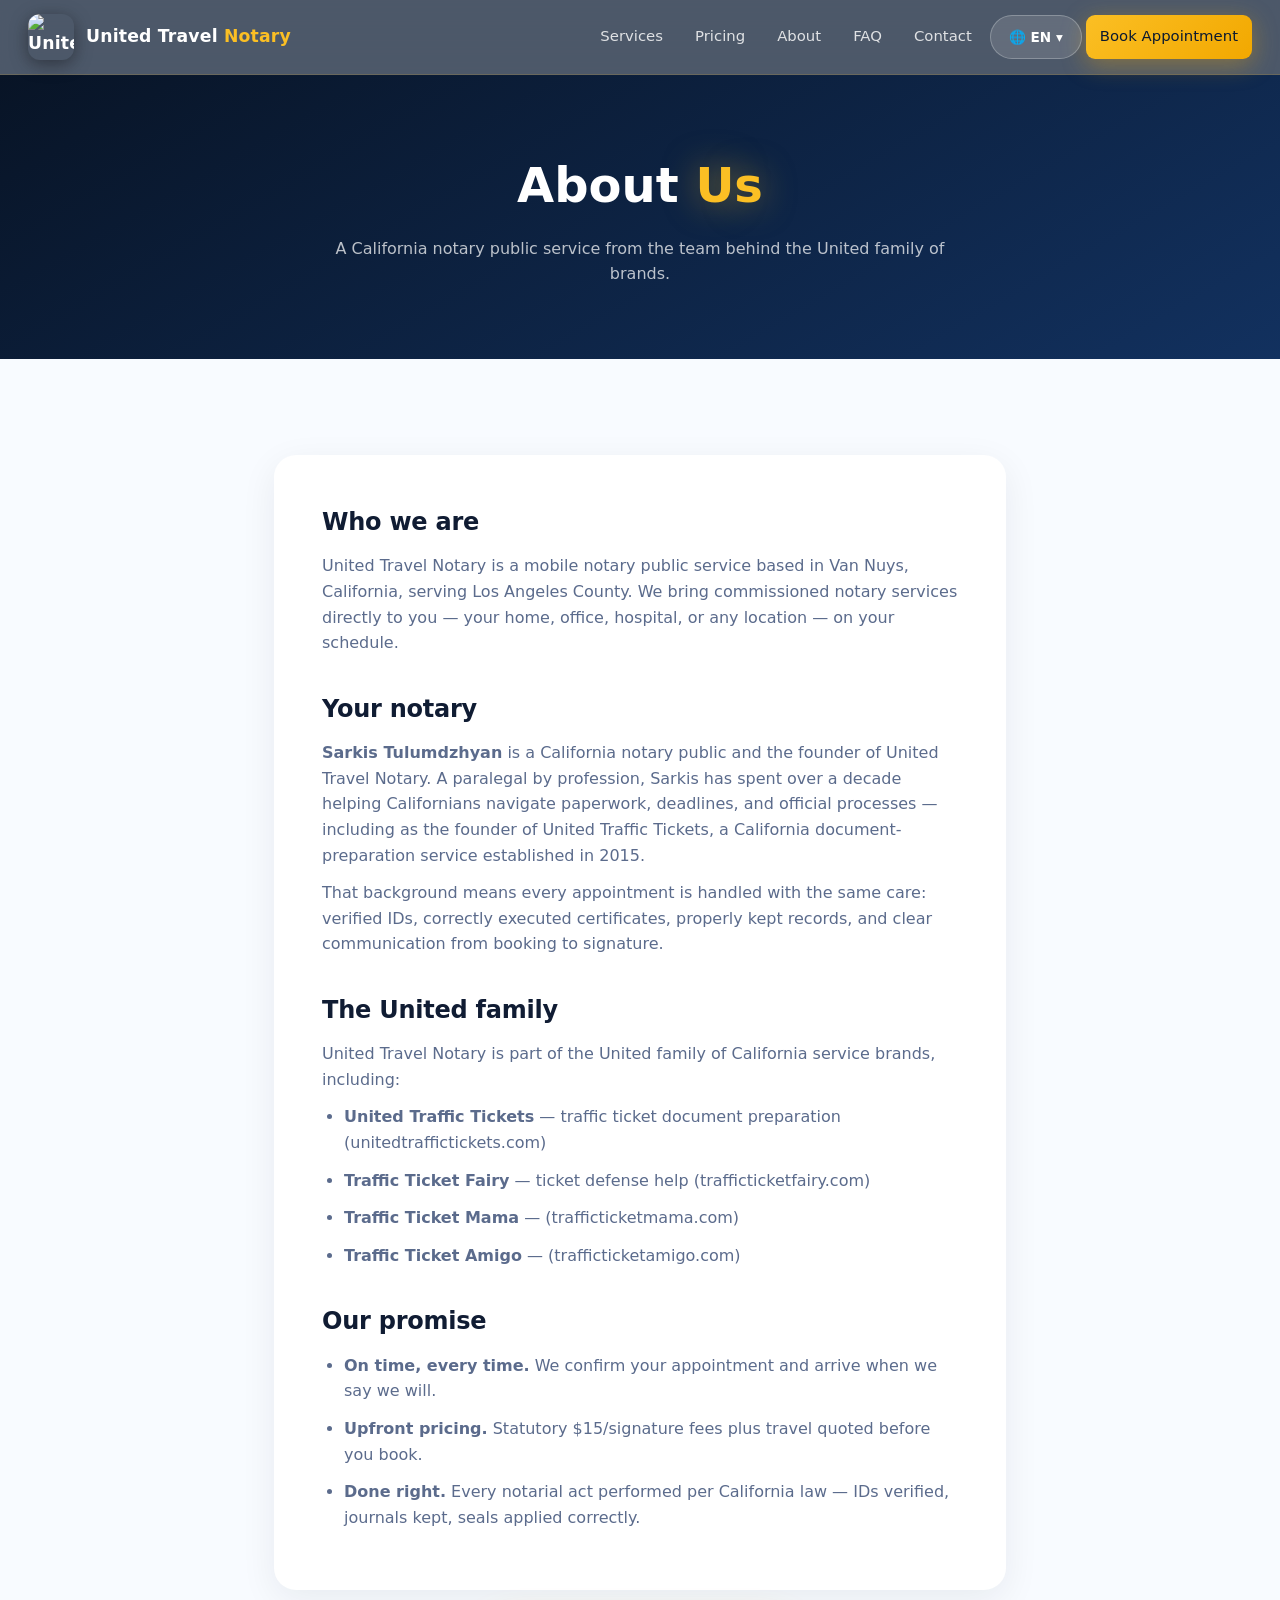
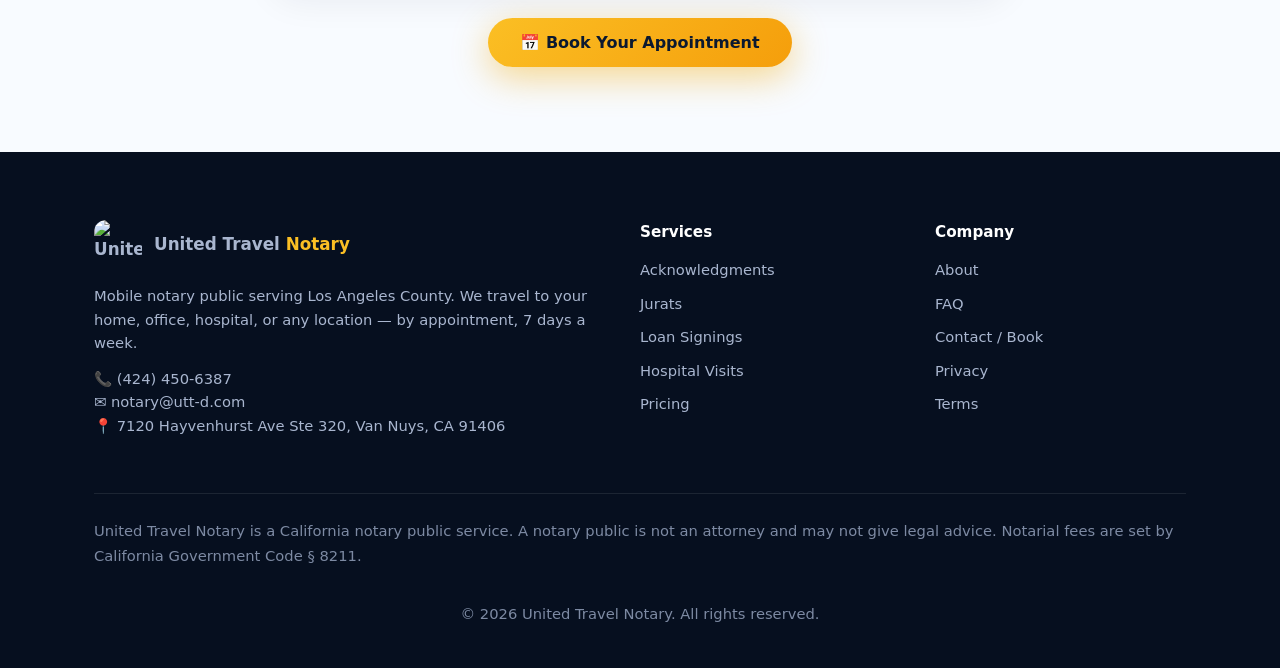
==== commit ca8e81a3: "Replace Telnyx numbers with (424) 450-6387 cell (batch 1/1)" ====
--- a/about.html
+++ b/about.html
@@ -90,7 +90,7 @@
         <span>United Travel <em>Notary</em></span>
       </a>
       <p>Mobile notary public serving Los Angeles County. We travel to your home, office, hospital, or any location — by appointment, 7 days a week.</p>
-      <p>📞 <a href="tel:+18332931095">(833) 293-1095</a><br>✉️ <a href="mailto:notary@utt-d.com">notary@utt-d.com</a><br>📍 7120 Hayvenhurst Ave Ste 320, Van Nuys, CA 91406</p>
+      <p>📞 <a href="tel:+14244506387">(424) 450-6387</a><br>✉️ <a href="mailto:notary@utt-d.com">notary@utt-d.com</a><br>📍 7120 Hayvenhurst Ave Ste 320, Van Nuys, CA 91406</p>
     </div>
     <div class="footer-col">
       <strong>Services</strong>
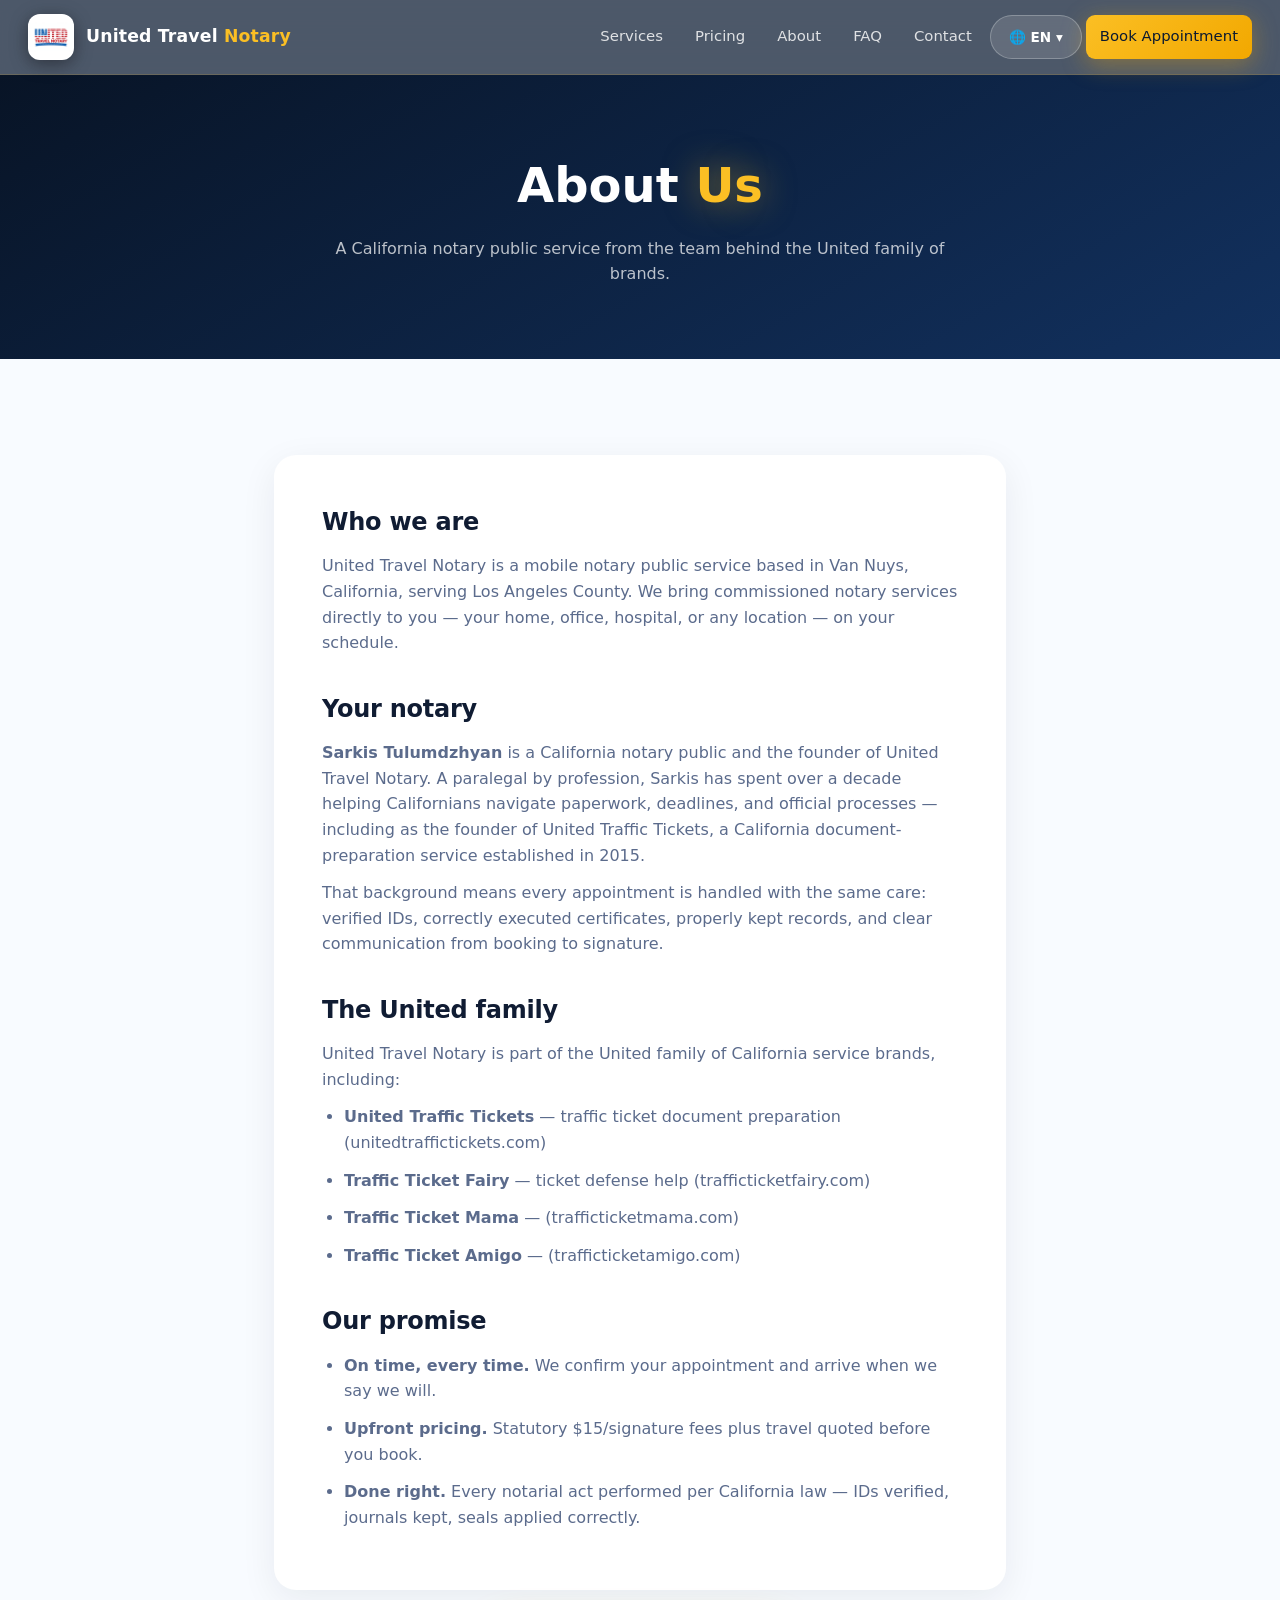
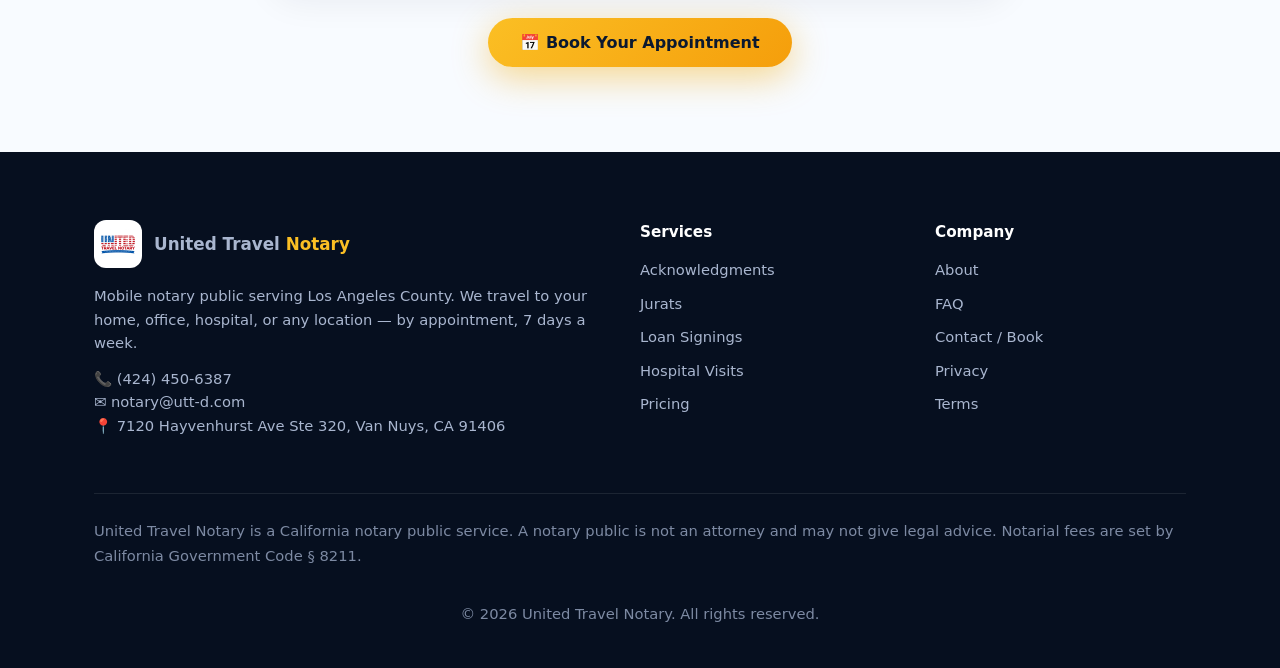
==== commit 35f6b8c8: "Header logo: replace hotlinked United logo with Travel Notary wordmark (assets/logo-wordmark.svg, te" ====
--- a/about.html
+++ b/about.html
@@ -8,7 +8,9 @@
 <meta name="description" content="United Travel Notary is a California mobile notary public service run by Sarkis Tulumdzhyan, part of the United family of trusted California service brands.">
 <meta name="robots" content="index,follow">
 <link rel="canonical" href="https://unitedtravelnotary.com/about.html">
-<link rel="icon" href="https://unitedtraffictickets.com/assets/logo-defense.webp">
+<link rel="icon" type="image/svg+xml" href="/favicon.svg">
+<link rel="apple-touch-icon" href="/favicon.svg">
+<script src="/favicon-spin.js" defer></script>
 <link rel="preload" href="/style.css" as="style" onload="this.onload=null;this.rel='stylesheet'">
 <noscript><link rel="stylesheet" href="/style.css"></noscript>
 </head>
@@ -16,7 +18,7 @@
 <a class="skip" href="#main">Skip to content</a>
 <nav class="cine-nav" aria-label="Main navigation">
   <a href="/" class="cine-brand">
-    <img src="https://unitedtraffictickets.com/assets/logo-defense.webp" alt="United Travel Notary shield logo" width="46" height="46">
+    <img src="/assets/logo-wordmark.svg" alt="United Travel Notary shield logo" width="46" height="46">
     <span>United Travel <em>Notary</em></span>
   </a>
   <button class="nav-toggle" aria-label="Open menu" aria-expanded="false"><span></span><span></span><span></span></button>
@@ -86,7 +88,7 @@
   <div class="wrap footer-grid">
     <div>
       <a href="/" class="footer-brand">
-        <img src="https://unitedtraffictickets.com/assets/logo-defense.webp" alt="United Travel Notary" width="48" height="48">
+        <img src="/assets/logo-wordmark.svg" alt="United Travel Notary" width="48" height="48">
         <span>United Travel <em>Notary</em></span>
       </a>
       <p>Mobile notary public serving Los Angeles County. We travel to your home, office, hospital, or any location — by appointment, 7 days a week.</p>
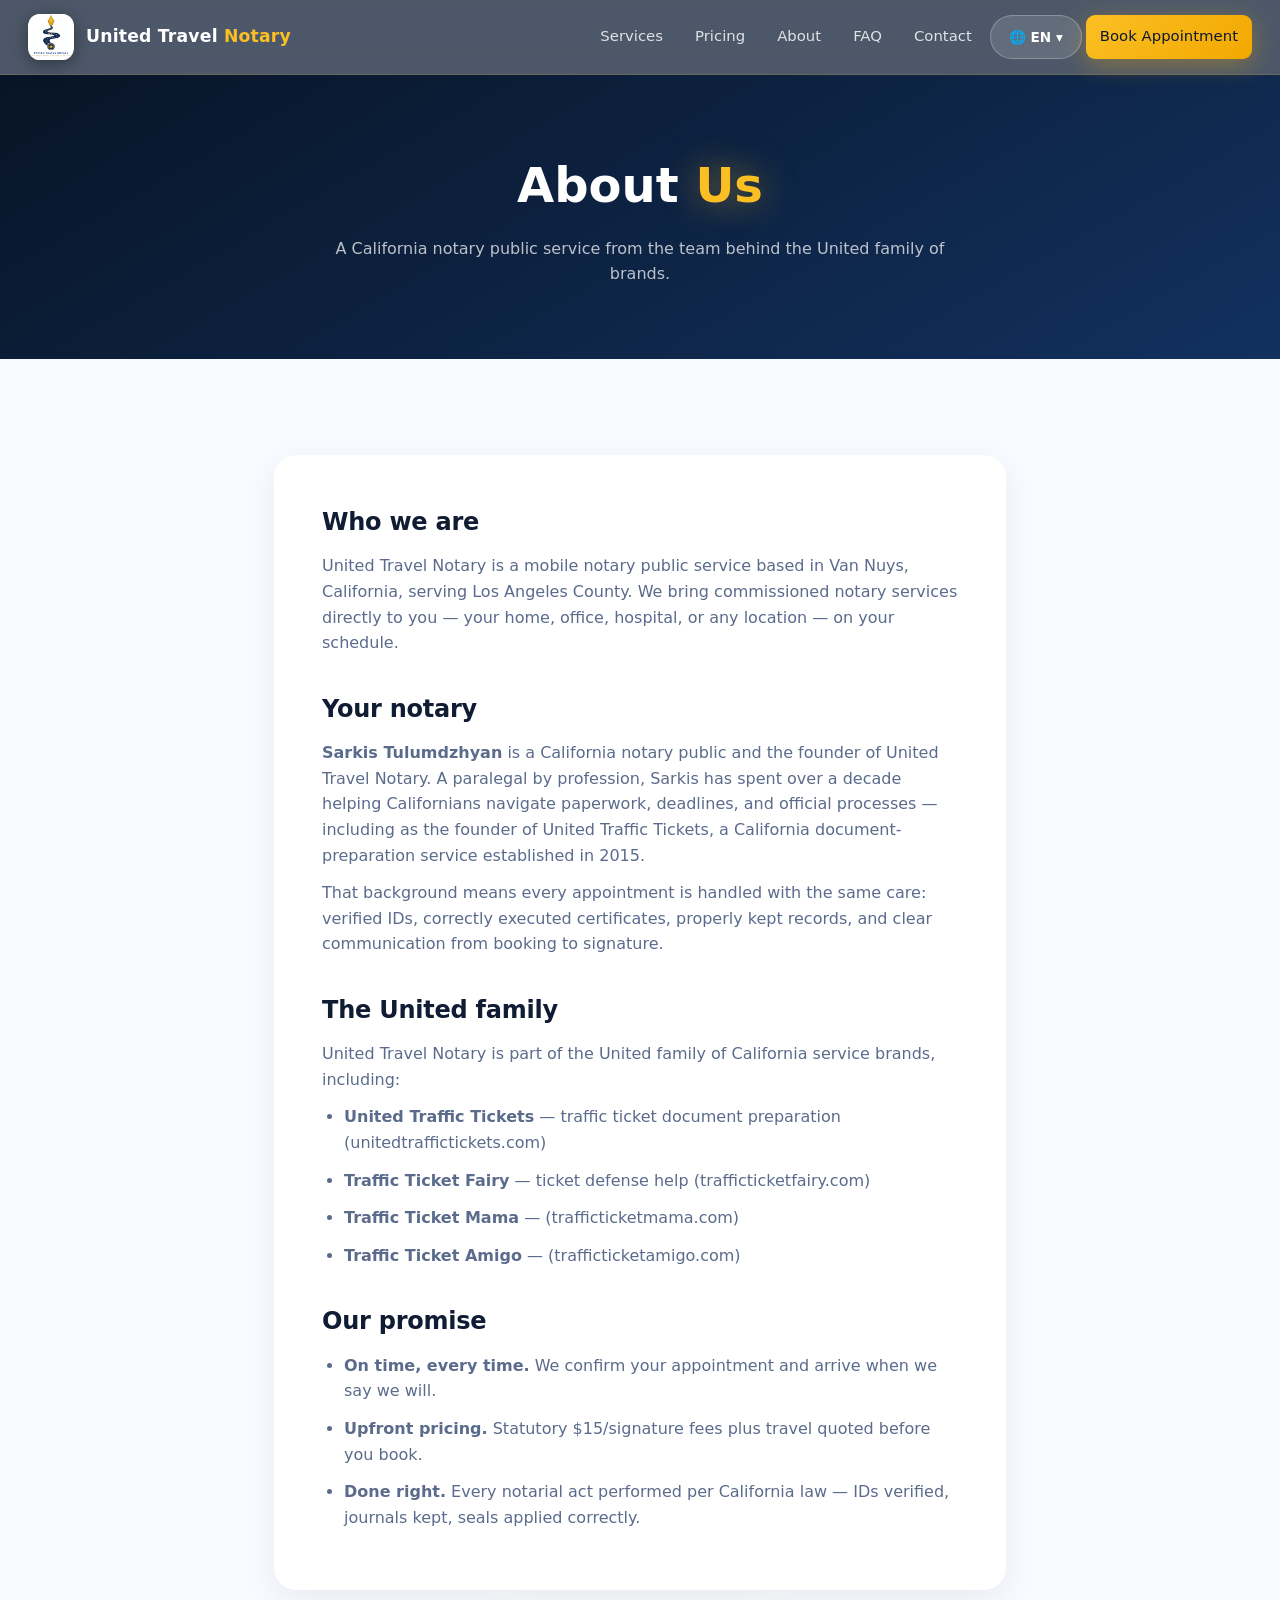
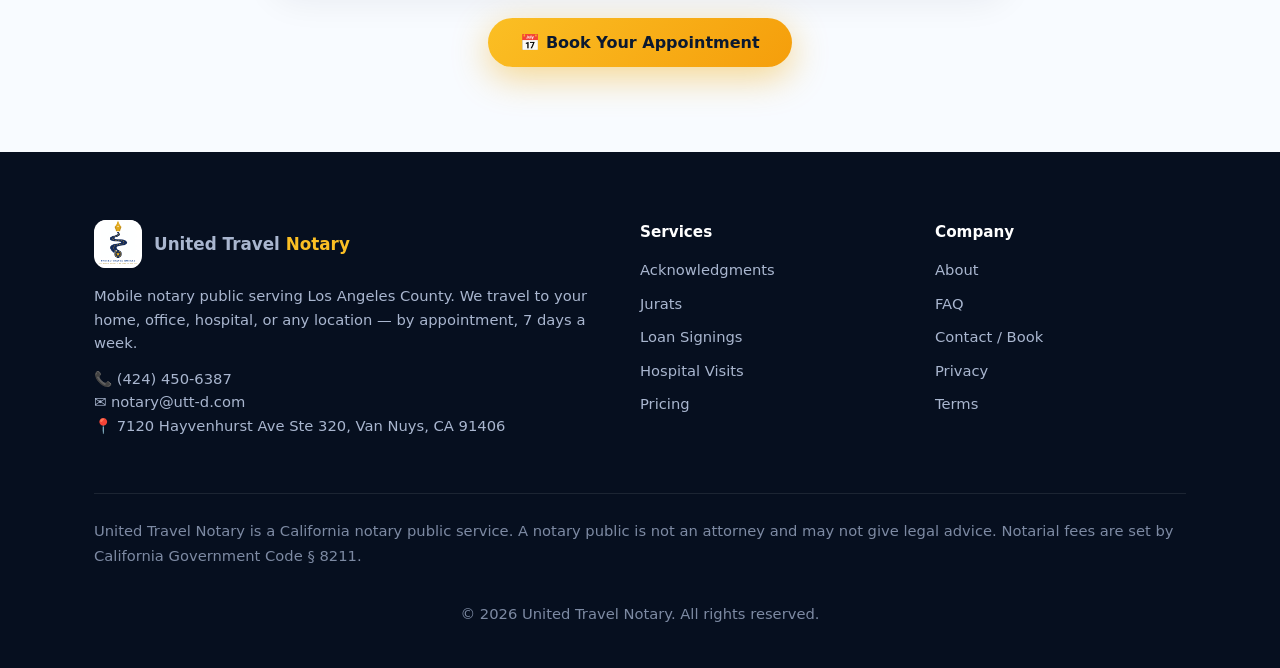
==== commit 5e0f5c08: "New United Travel Notary logo (pen + road): lockup in header/footer on all pages, favicon rebuilt fr" ====
--- a/about.html
+++ b/about.html
@@ -18,7 +18,7 @@
 <a class="skip" href="#main">Skip to content</a>
 <nav class="cine-nav" aria-label="Main navigation">
   <a href="/" class="cine-brand">
-    <img src="/assets/logo-wordmark.svg" alt="United Travel Notary shield logo" width="46" height="46">
+    <img src="/assets/logo-travel-notary.svg" alt="United Travel Notary" width="46" height="46">
     <span>United Travel <em>Notary</em></span>
   </a>
   <button class="nav-toggle" aria-label="Open menu" aria-expanded="false"><span></span><span></span><span></span></button>
@@ -88,7 +88,7 @@
   <div class="wrap footer-grid">
     <div>
       <a href="/" class="footer-brand">
-        <img src="/assets/logo-wordmark.svg" alt="United Travel Notary" width="48" height="48">
+        <img src="/assets/logo-travel-notary.svg" alt="United Travel Notary" width="48" height="48">
         <span>United Travel <em>Notary</em></span>
       </a>
       <p>Mobile notary public serving Los Angeles County. We travel to your home, office, hospital, or any location — by appointment, 7 days a week.</p>
--- a/style.css
+++ b/style.css
@@ -21,7 +21,7 @@
 .cine-nav{position:sticky;top:0;z-index:50;display:flex;align-items:center;justify-content:space-between;gap:16px;padding:14px 28px;background:rgba(11,25,48,.72);backdrop-filter:blur(18px);-webkit-backdrop-filter:blur(18px);border-bottom:1px solid rgba(251,191,36,.16)}
 .cine-brand{display:flex;align-items:center;gap:12px;color:#fff;text-decoration:none;font-weight:800;font-size:1.08rem;letter-spacing:.01em}
 .cine-brand em{font-style:normal;color:var(--gold-l)}
-.cine-brand img{width:46px;height:46px;border-radius:12px;object-fit:cover;box-shadow:0 4px 18px rgba(0,0,0,.4)}
+.cine-brand img{width:46px;height:46px;border-radius:12px;object-fit:contain;background:#fff;box-shadow:0 4px 18px rgba(0,0,0,.4)}
 .cine-links{display:flex;gap:4px;align-items:center}
 .cine-links a{color:rgba(255,255,255,.82);text-decoration:none;font-size:.93rem;font-weight:500;padding:10px 14px;border-radius:9px}
 .cine-links a:hover{color:var(--gold-l);background:rgba(255,255,255,.06)}
@@ -125,7 +125,7 @@
 .footer{background:#060f1f;color:#a9b6cf;padding:68px 0 30px}
 .footer-grid{display:grid;grid-template-columns:2fr 1fr 1fr;gap:44px;margin-bottom:44px}
 .footer-brand{display:flex;align-items:center;gap:12px;color:#fff;font-weight:800;font-size:1.05rem;margin-bottom:16px;text-decoration:none}
-.footer-brand img{width:48px;height:48px;border-radius:12px}
+.footer-brand img{width:48px;height:48px;border-radius:12px;object-fit:contain;background:#fff}
 .footer-brand em{font-style:normal;color:var(--gold-l)}
 .footer p{font-size:.92rem;margin-bottom:12px}
 .footer a{color:#a9b6cf;text-decoration:none}
--- a/style.css
+++ b/style.css
@@ -21,7 +21,7 @@
 .cine-nav{position:sticky;top:0;z-index:50;display:flex;align-items:center;justify-content:space-between;gap:16px;padding:14px 28px;background:rgba(11,25,48,.72);backdrop-filter:blur(18px);-webkit-backdrop-filter:blur(18px);border-bottom:1px solid rgba(251,191,36,.16)}
 .cine-brand{display:flex;align-items:center;gap:12px;color:#fff;text-decoration:none;font-weight:800;font-size:1.08rem;letter-spacing:.01em}
 .cine-brand em{font-style:normal;color:var(--gold-l)}
-.cine-brand img{width:46px;height:46px;border-radius:12px;object-fit:cover;box-shadow:0 4px 18px rgba(0,0,0,.4)}
+.cine-brand img{width:46px;height:46px;border-radius:12px;object-fit:contain;background:#fff;box-shadow:0 4px 18px rgba(0,0,0,.4)}
 .cine-links{display:flex;gap:4px;align-items:center}
 .cine-links a{color:rgba(255,255,255,.82);text-decoration:none;font-size:.93rem;font-weight:500;padding:10px 14px;border-radius:9px}
 .cine-links a:hover{color:var(--gold-l);background:rgba(255,255,255,.06)}
@@ -125,7 +125,7 @@
 .footer{background:#060f1f;color:#a9b6cf;padding:68px 0 30px}
 .footer-grid{display:grid;grid-template-columns:2fr 1fr 1fr;gap:44px;margin-bottom:44px}
 .footer-brand{display:flex;align-items:center;gap:12px;color:#fff;font-weight:800;font-size:1.05rem;margin-bottom:16px;text-decoration:none}
-.footer-brand img{width:48px;height:48px;border-radius:12px}
+.footer-brand img{width:48px;height:48px;border-radius:12px;object-fit:contain;background:#fff}
 .footer-brand em{font-style:normal;color:var(--gold-l)}
 .footer p{font-size:.92rem;margin-bottom:12px}
 .footer a{color:#a9b6cf;text-decoration:none}
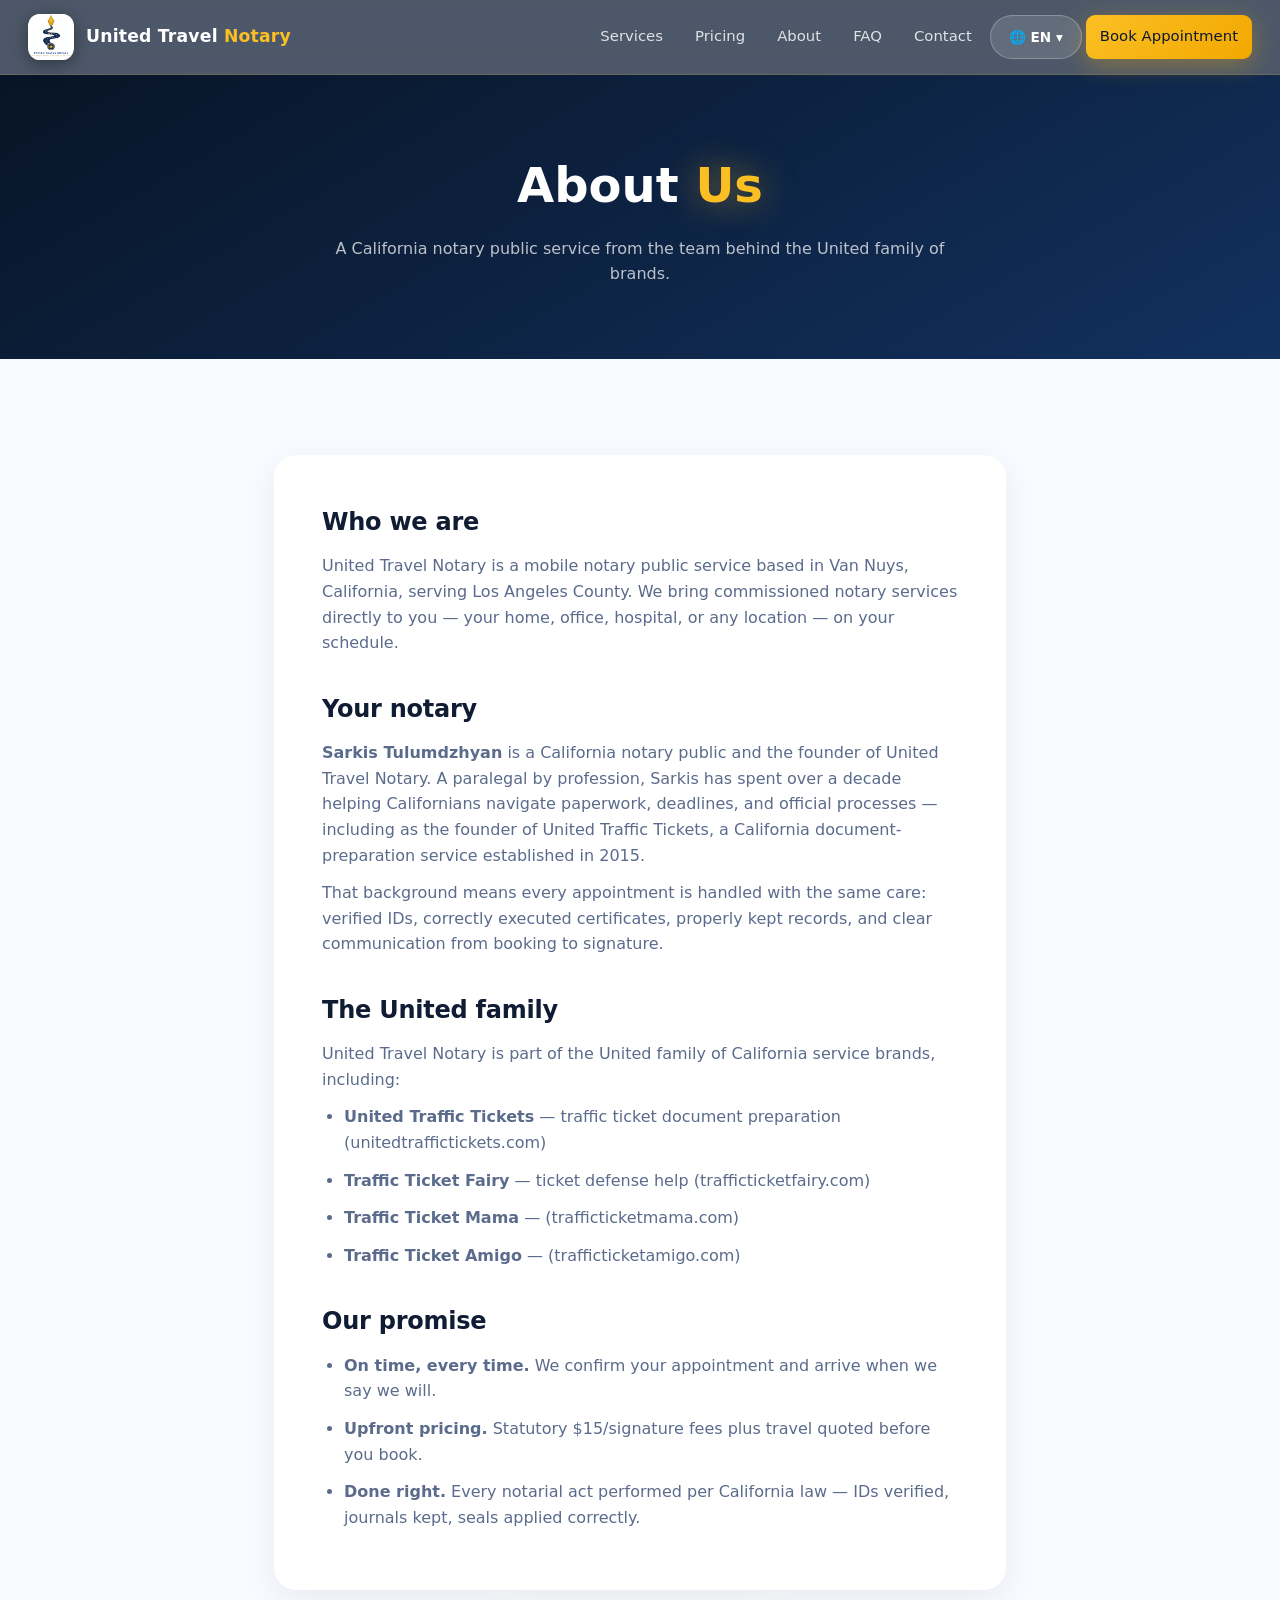
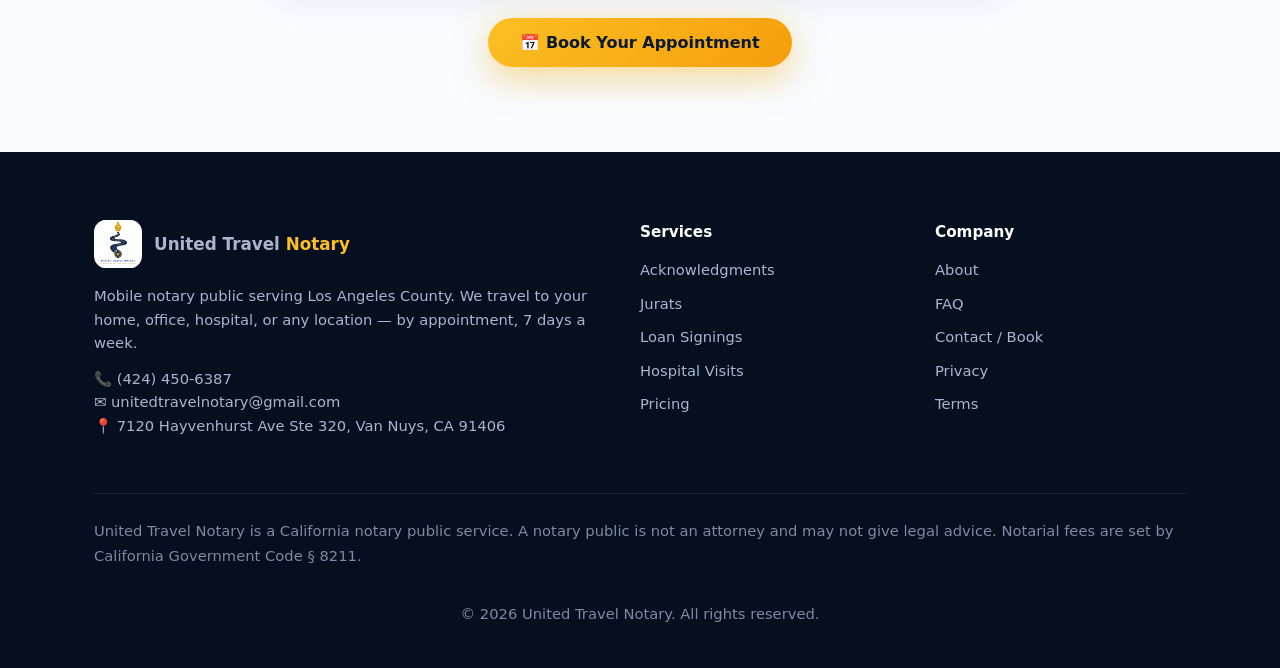
==== commit 4c787183: "Contact email: notary@utt-d.com -> unitedtravelnotary@gmail.com (official active email)" ====
--- a/about.html
+++ b/about.html
@@ -8,8 +8,9 @@
 <meta name="description" content="United Travel Notary is a California mobile notary public service run by Sarkis Tulumdzhyan, part of the United family of trusted California service brands.">
 <meta name="robots" content="index,follow">
 <link rel="canonical" href="https://unitedtravelnotary.com/about.html">
+<link rel="icon" type="image/png" sizes="192x192" href="/favicon-192.png">
 <link rel="icon" type="image/svg+xml" href="/favicon.svg">
-<link rel="apple-touch-icon" href="/favicon.svg">
+<link rel="apple-touch-icon" href="/favicon-192.png">
 <script src="/favicon-spin.js" defer></script>
 <link rel="preload" href="/style.css" as="style" onload="this.onload=null;this.rel='stylesheet'">
 <noscript><link rel="stylesheet" href="/style.css"></noscript>
@@ -92,7 +93,7 @@
         <span>United Travel <em>Notary</em></span>
       </a>
       <p>Mobile notary public serving Los Angeles County. We travel to your home, office, hospital, or any location — by appointment, 7 days a week.</p>
-      <p>📞 <a href="tel:+14244506387">(424) 450-6387</a><br>✉️ <a href="mailto:notary@utt-d.com">notary@utt-d.com</a><br>📍 7120 Hayvenhurst Ave Ste 320, Van Nuys, CA 91406</p>
+      <p>📞 <a href="tel:+14244506387">(424) 450-6387</a><br>✉️ <a href="mailto:unitedtravelnotary@gmail.com">unitedtravelnotary@gmail.com</a><br>📍 7120 Hayvenhurst Ave Ste 320, Van Nuys, CA 91406</p>
     </div>
     <div class="footer-col">
       <strong>Services</strong>
